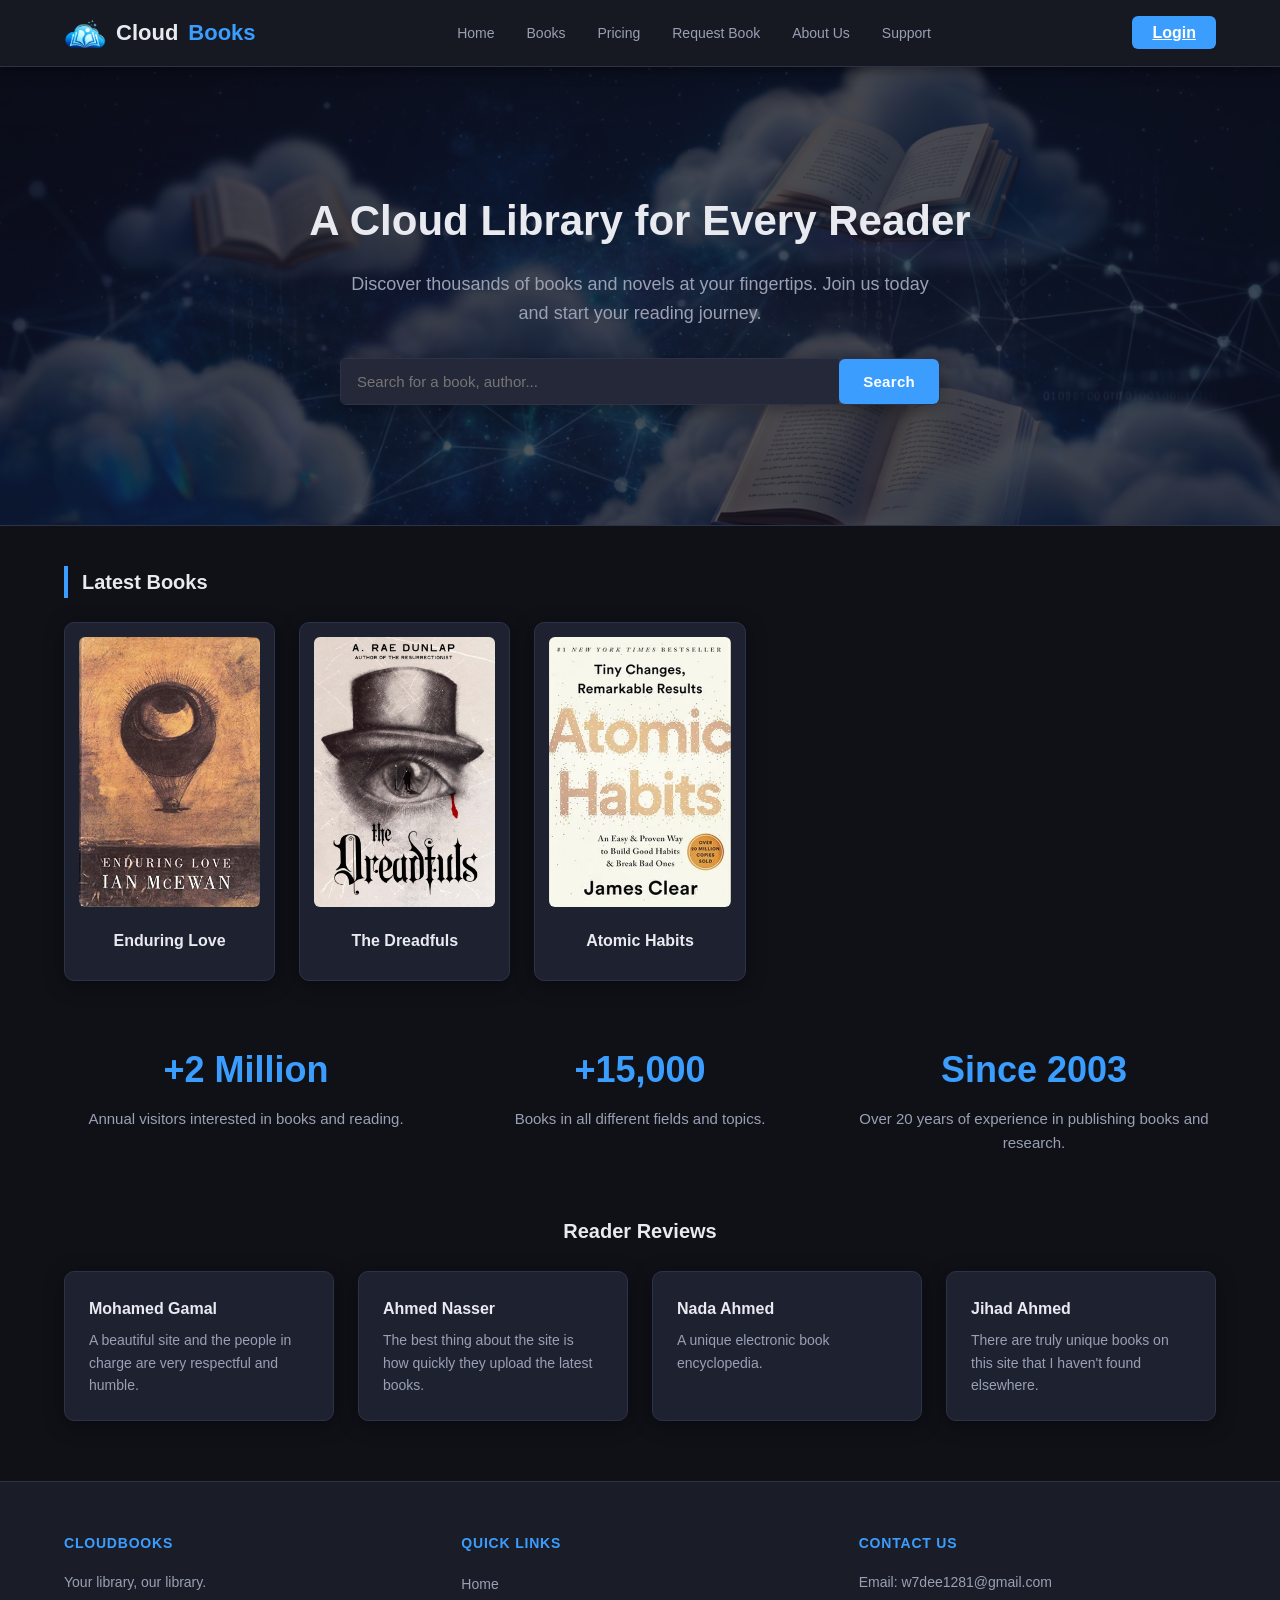
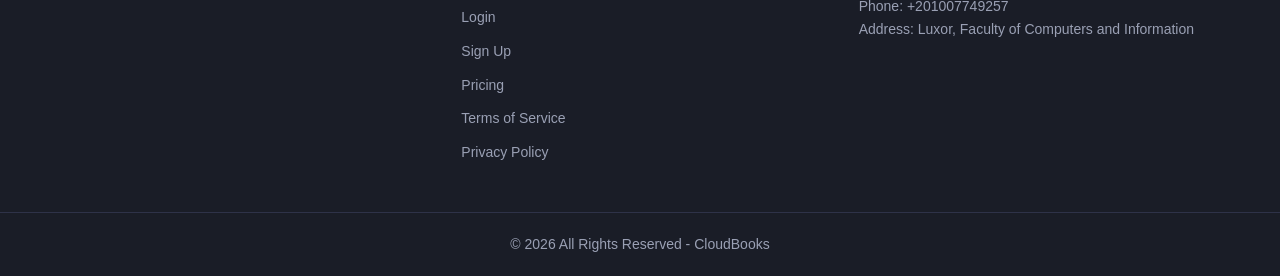
==== index.html @ 9267d9df "Add files via upload" ====
<!DOCTYPE html>
<html lang="en">
<head>
    <meta charset="UTF-8">
    <meta name="viewport" content="width=device-width, initial-scale=1.0">
    <title>Cloud Books</title> 
    <link rel="stylesheet" href="style.css">
    <link rel="icon" href="favicon.ico" type="image/x-icon">
</head>
<body>
<nav class="main-nav">
    <div class="nav-container">
        <div class="logo">
            <a href="index.html"><img src="logo.png" alt="CloudBooks Logo" class="nav-logo">Cloud<span>Books</span></a>
        </div>

        <ul class="nav-links">
            <li><a href="index.html">Home</a></li>
            <li><a href="books.html">Books</a></li>
            <li><a href="pricing.html">Pricing</a></li>
            <li><a href="request-book.html">Request Book</a></li>
            <li><a href="about.html">About Us</a></li>
            <li><a href="support.html">Support</a></li>
        </ul>

        <div class="nav-auth">
            <a href="login.html" class="btn-login">Login</a>
        </div>
    </div>
</nav>

<header class="hero">
    <div class="container">
        <h1>A Cloud Library for Every Reader</h1>
        <p>Discover thousands of books and novels at your fingertips. Join us today and start your reading journey.</p>
        <div class="hero-search-box">
            <input type="search" placeholder="Search for a book, author...">
            <button type="submit">Search</button>
        </div>
    </div>
</header>

<div class="container">
    <div class="section">
        <h2>Latest Books</h2>
        <div class="books">
            <div class="book">
                <img src="imgs/love.jpg" alt="Love Novel">
                <div class="title">Enduring Love</div>
            </div>
            <div class="book">
                <img src="imgs/28034.jpg" alt="Mystery Novel">
                <div class="title">The Dreadfuls</div>
            </div>
            <div class="book">
                <img src="imgs/fbb34384fb421fb3107406898b65d02c.webp" alt="Self Development">
                <div class="title">Atomic Habits</div>
            </div>
        </div>
    </div>

    <div class="stats">
        <div class="stat-item">
            <h3>+2 Million</h3>
            <p>Annual visitors interested in books and reading.</p>
        </div>
        <div class="stat-item">
            <h3>+15,000</h3>
            <p>Books in all different fields and topics.</p>
        </div>
        <div class="stat-item">
            <h3>Since 2003</h3>
            <p>Over 20 years of experience in publishing books and research.</p>
        </div>
    </div>

    <div class="section ratings">
        <h2 style="text-align: center; border: none; padding-left: 0;">Reader Reviews</h2>
        <div class="ratings-list">
            <div class="rating-item">
                <h5>Mohamed Gamal</h5>
                <p>A beautiful site and the people in charge are very respectful and humble.</p>
            </div>
            <div class="rating-item">
                <h5>Ahmed Nasser</h5>
                <p>The best thing about the site is how quickly they upload the latest books.</p>
            </div>
            <div class="rating-item">
                <h5>Nada Ahmed</h5>
                <p>A unique electronic book encyclopedia.</p>
            </div>
            <div class="rating-item">
                <h5>Jihad Ahmed</h5>
                <p>There are truly unique books on this site that I haven't found elsewhere.</p>
            </div>
        </div>
    </div>
</div>



<footer class="main-footer">
    <div class="footer-container">
        <div class="footer-section about">
            <h3>CloudBooks</h3>
            <p>Your library, our library.</p>
        </div>

        <div class="footer-section links">
            <h4>Quick Links</h4>
            <ul>
                <li><a href="index.html">Home</a></li>
                <li><a href="login.html">Login</a></li>
                <li><a href="register.html">Sign Up</a></li>
                <li><a href="pricing.html">Pricing</a></li>
                <li><a href="terms.html">Terms of Service</a></li>
                <li><a href="privacy.html">Privacy Policy</a></li>
            </ul>
        </div>

        <div class="footer-section contact">
            <h4>Contact Us</h4>
            <p>Email: w7dee1281@gmail.com</p>
            <p>Phone: +201007749257</p>
             <p>Address: Luxor, Faculty of Computers and Information</p>
        </div>
    </div>

    <div class="footer-bottom">
        <p>&copy; 2026 All Rights Reserved - CloudBooks</p>
    </div>
</footer>
</body>
</html>
---- style.css ----
* {
    box-sizing: border-box;
    margin: 0;
    padding: 0;
    font-family: 'Segoe UI', Tahoma, Geneva, Verdana, sans-serif;
}

:root {
    --bg-primary:    #0f1117;
    --bg-secondary:  #1a1d27;
    --bg-card:       #1e2130;
    --bg-input:      #252838;
    --border:        #2e3248;
    --accent:        #3b9eff;
    --accent-hover:  #5ab2ff;
    --accent-green:  #2ecc71;
    --accent-red:    #e74c3c;
    --accent-yellow: #f1c40f;
    --text-primary:  #e8eaf0;
    --text-secondary:#9aa0b4;
    --text-muted:    #5c6378;
    --shadow:        0 4px 20px rgba(0, 0, 0, 0.4);
    --radius:        10px;
    --radius-sm:     6px;
}

body {
    background-color: var(--bg-primary);
    color: var(--text-primary);
    line-height: 1.6;
}

.main-nav {
    background-color: rgba(26, 29, 39, 0.75); /* خلفية داكنة بشفافية 25% (مستوحاة من --bg-secondary) */
    backdrop-filter: blur(10px); /* تأثير البلور */
    -webkit-backdrop-filter: blur(10px); /* لدعم متصفح سفاري */
    border-bottom: 1px solid var(--border);
    padding: 0.75rem 0;
    position: sticky;
    top: 0;
    z-index: 1000;
    box-shadow: 0 2px 12px rgba(0, 0, 0, 0.5);
    width: 100%;
}

.nav-container {
    max-width: 1200px;
    margin: 0 auto;
    display: flex;
    justify-content: space-between;
    align-items: center;
    padding: 0 24px;
}

.logo a {
    display: flex;
    align-items: center;
    gap: 10px;
    text-decoration: none;
    font-size: 22px;
    font-weight: 700;
    color: var(--text-primary);
}

.logo a img.nav-logo {
    height: 42px;
    width: 42px;
    object-fit: contain;
}

.logo span {
    color: var(--accent);
}

.nav-links {
    display: flex;
    list-style: none;
    gap: 8px;
    align-items: center;
}

.nav-links a {
    text-decoration: none;
    color: var(--text-secondary);
    font-weight: 500;
    font-size: 14px;
    padding: 6px 12px;
    border-radius: var(--radius-sm);
}

.nav-links a:hover {
    color: var(--accent);
    background: rgba(59, 158, 255, 0.08);
}

.btn-login {
    background: var(--accent) !important;
    color: #fff !important;
    padding: 8px 20px !important;
    border-radius: var(--radius-sm) !important;
    font-weight: 600 !important;
}

.btn-login:hover {
    background: var(--accent-hover) !important;
    color: #fff !important;
}

form {
    background: var(--bg-card);
    padding: 32px;
    border-radius: var(--radius);
    border: 1px solid var(--border);
    box-shadow: var(--shadow);
    max-width: 500px;
    margin: 40px auto;
}

.admin-form, .lr-form, #requestForm {
    max-width: 600px;
}

label {
    display: block;
    margin-bottom: 6px;
    font-weight: 600;
    font-size: 13px;
    color: var(--text-secondary);
    text-transform: uppercase;
    letter-spacing: 0.5px;
}

input[type="text"],
input[type="email"],
input[type="password"],
input[type="number"],
textarea,
select {
    width: 100%;
    padding: 12px 14px;
    margin-bottom: 20px;
    background: var(--bg-input);
    border: 1px solid var(--border);
    border-radius: var(--radius-sm);
    font-size: 14px;
    color: var(--text-primary);
}

input[type="text"]::placeholder,
input[type="email"]::placeholder,
input[type="password"]::placeholder,
textarea::placeholder {
    color: var(--text-muted);
}

input:focus,
textarea:focus,
select:focus {
    border-color: var(--accent);
    outline: none;
    box-shadow: 0 0 0 3px rgba(59, 158, 255, 0.12);
}

select option {
    background: var(--bg-input);
    color: var(--text-primary);
}

input[type="submit"],
.btn-admin,
.btn-primary,
.btn-forget,
button[type="submit"] {
    background: var(--accent);
    color: #fff;
    border: none;
    padding: 13px 20px;
    border-radius: var(--radius-sm);
    cursor: pointer;
    width: 100%;
    font-size: 15px;
    font-weight: 700;
    letter-spacing: 0.3px;
}

input[type="submit"]:hover,
.btn-admin:hover,
.btn-primary:hover,
.btn-forget:hover,
button[type="submit"]:hover {
    background: var(--accent-hover);
}

.container {
    max-width: 1200px;
    margin: 40px auto;
    padding: 0 24px;
}

.section h2 {
    border-left: 4px solid var(--accent);
    padding-left: 14px;
    margin-bottom: 24px;
    color: var(--text-primary);
    font-size: 20px;
    font-weight: 700;
}

.books {
    display: grid;
    grid-template-columns: repeat(auto-fill, minmax(200px, 1fr));
    gap: 24px;
    margin-bottom: 50px;
}

.book {
    background: var(--bg-card);
    padding: 14px;
    border-radius: var(--radius);
    border: 1px solid var(--border);
    text-align: center;
    box-shadow: var(--shadow);
}

.book img {
    width: 100%;
    height: 270px;
    object-fit: cover;
    border-radius: var(--radius-sm);
}

.book .title {
    margin: 14px 0 12px;
    font-size: 16px;
    font-weight: 600;
    color: var(--text-primary);
}

.btn {
    display: inline-block;
    background: var(--accent-green);
    color: #fff;
    padding: 8px 22px;
    border-radius: var(--radius-sm);
    text-decoration: none;
    font-size: 13px;
    font-weight: 600;
}

.btn:hover {
    opacity: 0.85;
}

.search-box {
    max-width: 600px;
    margin: 30px auto 0;
    padding: 0 24px;
}

.search-box input {
    background: var(--bg-input);
    border: 1px solid var(--border);
    border-radius: var(--radius-sm);
    color: var(--text-primary);
    padding: 12px 16px;
    font-size: 15px;
    width: 100%;
    margin-bottom: 0;
}

.search-box input:focus {
    border-color: var(--accent);
    outline: none;
    box-shadow: 0 0 0 3px rgba(59, 158, 255, 0.12);
}

header {
    background: var(--bg-secondary);
    border-bottom: 1px solid var(--border);
    padding: 28px 24px;
    text-align: center;
}

header h1 {
    font-size: 28px;
    font-weight: 700;
    color: var(--text-primary);
}

.hero {
    background-image: url('imgs/hero-background.png');
    background-size: cover;
    background-position: center;
    position: relative;
    padding: 80px 24px;
}

.hero::before {
    content: '';
    position: absolute;
    top: 0;
    left: 0;
    right: 0;
    bottom: 0;
    background-color: rgba(15, 17, 23, 0.7);
    z-index: 1;
}

.hero .container {
    position: relative;
    z-index: 2;
}

.hero h1 {
    font-size: 42px;
    margin-bottom: 16px;
}

.hero p {
    font-size: 18px;
    color: var(--text-secondary);
    max-width: 600px;
    margin: 0 auto;
}

.hero-search-box {
    display: flex;
    max-width: 600px;
    margin: 30px auto 0;
    border-radius: var(--radius-sm);
    overflow: hidden;
    border: 1px solid var(--border);
    box-shadow: var(--shadow);
}

.hero-search-box:focus-within {
    border-color: var(--accent);
    box-shadow: 0 0 0 3px rgba(59, 158, 255, 0.12);
}

.hero-search-box input[type="search"] {
    flex-grow: 1;
    border: none;
    margin-bottom: 0;
    padding: 14px 16px;
    background: var(--bg-input);
    color: var(--text-primary);
    font-size: 15px;
}

.hero-search-box input[type="search"]:focus {
    outline: none;
    box-shadow: none;
}

.hero-search-box button {
    background: var(--accent);
    color: #fff;
    border: none;
    padding: 0 24px;
    cursor: pointer;
    font-size: 15px;
    font-weight: 700;
    width: auto;
}

.hero-search-box button:hover {
    background: var(--accent-hover);
}

.stats {
    display: flex;
    flex-wrap: wrap;
    justify-content: center;
    gap: 30px;
    text-align: center;
    margin-top: 60px;
    margin-bottom: 60px;
}

.stat-item {
    flex: 1 1 250px;
    max-width: 380px;
}

.stat-item h3 {
    font-size: 36px;
    font-weight: 700;
    color: var(--accent);
    margin-bottom: 8px;
}

.stat-item p {
    font-size: 15px;
    color: var(--text-secondary);
}

.ratings-list {
    list-style: none;
    display: grid;
    grid-template-columns: repeat(auto-fit, minmax(250px, 1fr));
    gap: 24px;
}

.rating-item {
    background: var(--bg-card);
    padding: 24px;
    border-radius: var(--radius);
    border: 1px solid var(--border);
    box-shadow: var(--shadow);
}

.rating-item h5 {
    font-size: 16px;
    font-weight: 700;
    color: var(--text-primary);
    margin-bottom: 8px;
}

.admin-table {
    width: 100%;
    border-collapse: collapse;
    background: var(--bg-card);
    border-radius: var(--radius);
    overflow: hidden;
    border: 1px solid var(--border);
    margin-top: 20px;
}

.admin-table th,
.admin-table td {
    padding: 14px 16px;
    border-bottom: 1px solid var(--border);
    text-align: left;
    font-size: 14px;
}

.admin-table th {
    background: var(--bg-secondary);
    color: var(--accent);
    font-weight: 700;
    font-size: 12px;
    text-transform: uppercase;
    letter-spacing: 0.6px;
}

.admin-table tr:last-child td {
    border-bottom: none;
}

.admin-table tr:hover td {
    background: rgba(59, 158, 255, 0.04);
}

.btn-edit   { background: var(--accent-yellow); color: #111; border: none; padding: 5px 12px; border-radius: var(--radius-sm); cursor: pointer; font-weight: 600; font-size: 13px; }
.btn-delete { background: var(--accent-red);    color: #fff; border: none; padding: 5px 12px; border-radius: var(--radius-sm); cursor: pointer; font-weight: 600; font-size: 13px; }

.btn-edit:hover   { opacity: 0.85; }
.btn-delete:hover { opacity: 0.85; }

details {
    background: var(--bg-card);
    border: 1px solid var(--border);
    margin: 10px auto;
    max-width: 800px;
    padding: 16px 20px;
    border-radius: var(--radius-sm);
    cursor: pointer;
    color: var(--text-primary);
}

details[open] {
    border-color: var(--accent);
}

summary {
    font-weight: 600;
    color: var(--text-primary);
    font-size: 15px;
}

details p {
    margin-top: 10px;
    color: var(--text-secondary);
    font-size: 14px;
}

a {
    color: var(--accent);
}

a:hover {
    color: var(--accent-hover);
}

p {
    color: var(--text-secondary);
    font-size: 14px;
}

h2, h3, h4 {
    color: var(--text-primary);
}

.pricing-header {
    text-align: center;
    margin-bottom: 50px;
}

.pricing-header h1 {
    font-size: 32px;
    margin-bottom: 8px;
}

.pricing-header p {
    font-size: 16px;
    max-width: 600px;
    margin: 0 auto;
}

.pricing-card {
    background: var(--bg-card);
    border: 1px solid var(--border);
    border-radius: var(--radius);
    padding: 32px;
    max-width: 400px;
    margin: 0 auto;
    text-align: center;
    box-shadow: var(--shadow);
    border-top: 4px solid var(--accent);
}

.pricing-card h3 {
    font-size: 22px;
    font-weight: 700;
    margin-bottom: 12px;
    color: var(--accent);
}

.main-footer {
    background: var(--bg-secondary);
    border-top: 1px solid var(--border);
    color: var(--text-secondary);
    padding: 50px 0 20px;
    margin-top: 60px;
}

.pricing-card .price {
    font-size: 48px;
    font-weight: 700;
    margin-bottom: 8px;
}

.pricing-card .price-desc {
    font-size: 14px;
    color: var(--text-muted);
    margin-bottom: 24px;
}

.pricing-features {
    list-style: none;
    text-align: left;
    margin-bottom: 32px;
}

.pricing-features li {
    margin-bottom: 12px;
    display: flex;
    align-items: center;
    gap: 10px;
    font-size: 15px;
}

.pricing-features li::before {
    content: '✔';
    color: var(--accent-green);
    font-weight: bold;
}

.btn-pricing:hover {
    background: var(--accent-hover);
}

.footer-container {
    max-width: 1200px;
    margin: 0 auto;
    display: grid;
    grid-template-columns: repeat(auto-fit, minmax(220px, 1fr));
    gap: 40px;
    padding: 0 24px;
}

.footer-section h3,
.footer-section h4 {
    margin-bottom: 16px;
    color: var(--accent);
    font-size: 14px;
    text-transform: uppercase;
    letter-spacing: 0.8px;
}

.footer-section p {
    font-size: 14px;
    color: var(--text-secondary);
    line-height: 1.7;
}

.footer-section ul {
    list-style: none;
}

.footer-section ul li {
    margin-bottom: 8px;
}

.footer-section a {
    color: var(--text-secondary);
    text-decoration: none;
    font-size: 14px;
}

.footer-section a:hover {
    color: var(--accent);
}

.footer-bottom {
    text-align: center;
    margin-top: 40px;
    padding-top: 20px;
    border-top: 1px solid var(--border);
    font-size: 13px;
    color: var(--text-muted);
}
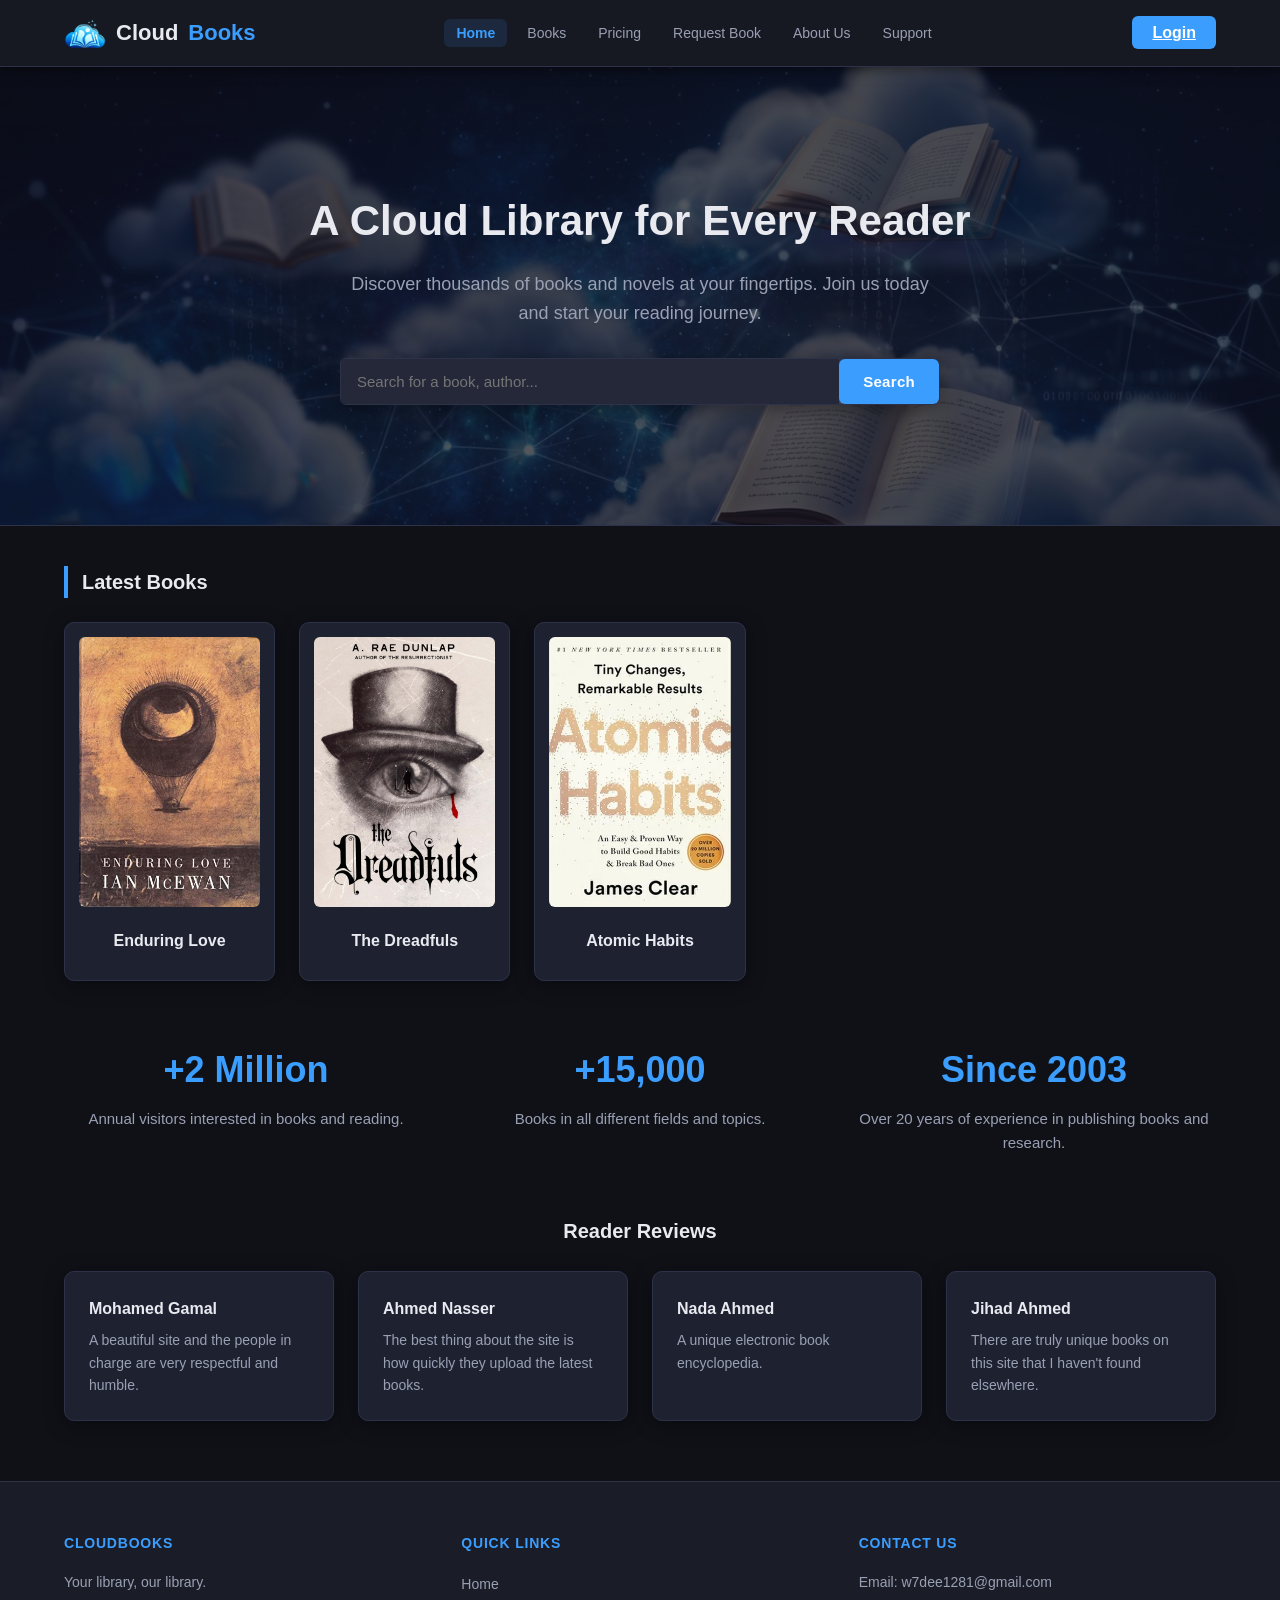
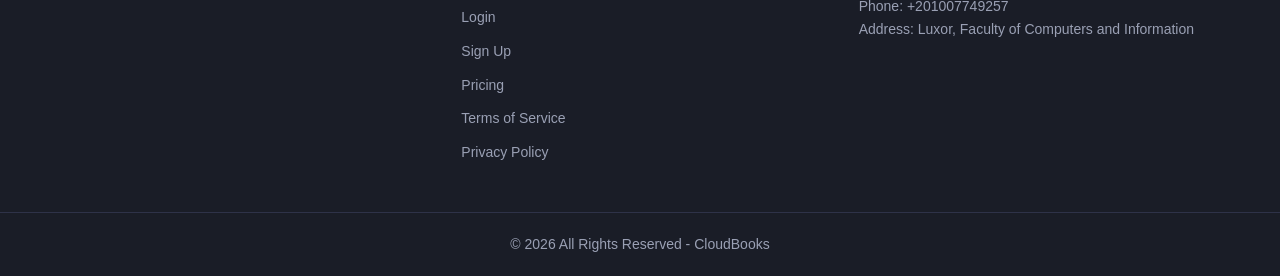
==== commit cb3b3891: "Add files via upload" ====
--- a/index.html
+++ b/index.html
@@ -24,7 +24,6 @@
         </ul>
 
         <div class="nav-auth">
-            <a href="login.html" class="btn-login">Login</a>
         </div>
     </div>
 </nav>
@@ -98,6 +97,7 @@
 </div>
 
 
+<script src="script.js" defer></script>
 
 <footer class="main-footer">
     <div class="footer-container">
--- a/style.css
+++ b/style.css
@@ -31,9 +31,9 @@
 }
 
 .main-nav {
-    background-color: rgba(26, 29, 39, 0.75); /* خلفية داكنة بشفافية 25% (مستوحاة من --bg-secondary) */
-    backdrop-filter: blur(10px); /* تأثير البلور */
-    -webkit-backdrop-filter: blur(10px); /* لدعم متصفح سفاري */
+    background-color: rgba(26, 29, 39, 0.75); 
+    backdrop-filter: blur(10px); 
+    -webkit-backdrop-filter: blur(10px); 
     border-bottom: 1px solid var(--border);
     padding: 0.75rem 0;
     position: sticky;
@@ -88,9 +88,15 @@
     border-radius: var(--radius-sm);
 }
 
-.nav-links a:hover {
+.nav-links a:hover,
+.nav-links a.active {
     color: var(--accent);
     background: rgba(59, 158, 255, 0.08);
+}
+
+.nav-links a.active {
+    font-weight: 700;
+    background: rgba(59, 158, 255, 0.12);
 }
 
 .btn-login {
@@ -287,6 +293,29 @@
     color: var(--text-primary);
 }
 
+header.header-with-bg {
+    position: relative;
+    background-size: cover;
+    background-position: center;
+    padding: 60px 24px;
+}
+
+header.header-with-bg::before {
+    content: '';
+    position: absolute;
+    top: 0;
+    left: 0;
+    right: 0;
+    bottom: 0;
+    background-color: rgba(15, 17, 23, 0.75);
+    z-index: 1;
+}
+
+header.header-with-bg h1 {
+    position: relative;
+    z-index: 2;
+}
+
 .hero {
     background-image: url('imgs/hero-background.png');
     background-size: cover;
@@ -577,6 +606,21 @@
     font-weight: bold;
 }
 
+.btn-pricing {
+    display: block;
+    background: var(--accent);
+    color: #fff;
+    padding: 13px 20px;
+    border-radius: var(--radius-sm);
+    text-decoration: none;
+    font-size: 15px;
+    font-weight: 700;
+    letter-spacing: 0.3px;
+    width: 100%;
+    text-align: center;
+    transition: background-color 0.2s ease;
+}
+
 .btn-pricing:hover {
     background: var(--accent-hover);
 }
@@ -631,3 +675,85 @@
     font-size: 13px;
     color: var(--text-muted);
 }
+
+.team-grid {
+    display: flex;
+    flex-wrap: wrap;
+    gap: 24px;
+    justify-content: center;
+}
+
+.team-member {
+    background: var(--bg-card);
+    padding: 24px;
+    border-radius: var(--radius);
+    border: 1px solid var(--border);
+    text-align: center;
+    box-shadow: var(--shadow);
+    transition: transform 0.2s ease, box-shadow 0.2s ease;
+    width: 260px;
+    display: flex;
+    flex-direction: column;
+    align-items: center;
+}
+
+.team-member:hover {
+    transform: translateY(-5px);
+    box-shadow: 0 8px 25px rgba(0, 0, 0, 0.5);
+    border-color: var(--accent);
+}
+
+.team-avatar {
+    width: 90px;
+    height: 90px;
+    border-radius: 50%;
+    background-color: var(--bg-input);
+    margin-bottom: 20px;
+    background-image: url("data:image/svg+xml,%3Csvg xmlns='http://www.w3.org/2000/svg' viewBox='0 0 24 24' fill='%235c6378'%3E%3Cpath d='M12 12c2.21 0 4-1.79 4-4s-1.79-4-4-4-4 1.79-4 4 1.79 4 4 4zm0 2c-2.67 0-8 1.34-8 4v2h16v-2c0-2.66-5.33-4-8-4z'/%3E%3C/svg%3E");
+    background-repeat: no-repeat;
+    background-position: center;
+    background-size: 55%;
+}
+
+.team-member h4 {
+    margin-bottom: 4px;
+}
+
+.team-role {
+    color: var(--text-muted);
+}
+
+.payment-methods {
+    display: grid;
+    grid-template-columns: repeat(3, 1fr);
+    gap: 16px;
+    margin-bottom: 24px;
+}
+
+.payment-method {
+    background: var(--bg-input);
+    border: 1px solid var(--border);
+    border-radius: var(--radius-sm);
+    padding: 20px;
+    cursor: pointer;
+    transition: all 0.2s ease;
+    display: flex;
+    align-items: center;
+    justify-content: center;
+}
+
+.payment-method:has(input:checked) {
+    border-color: var(--accent);
+    background: rgba(59, 158, 255, 0.1);
+}
+
+.payment-method input[type="radio"] { display: none; }
+.payment-method img { height: 24px; max-width: 80px; object-fit: contain; }
+
+header.books-header {
+    background-image: url('imgs/books.png');
+}
+
+header.about-header {
+    background-image: url('imgs/about.png');
+}
